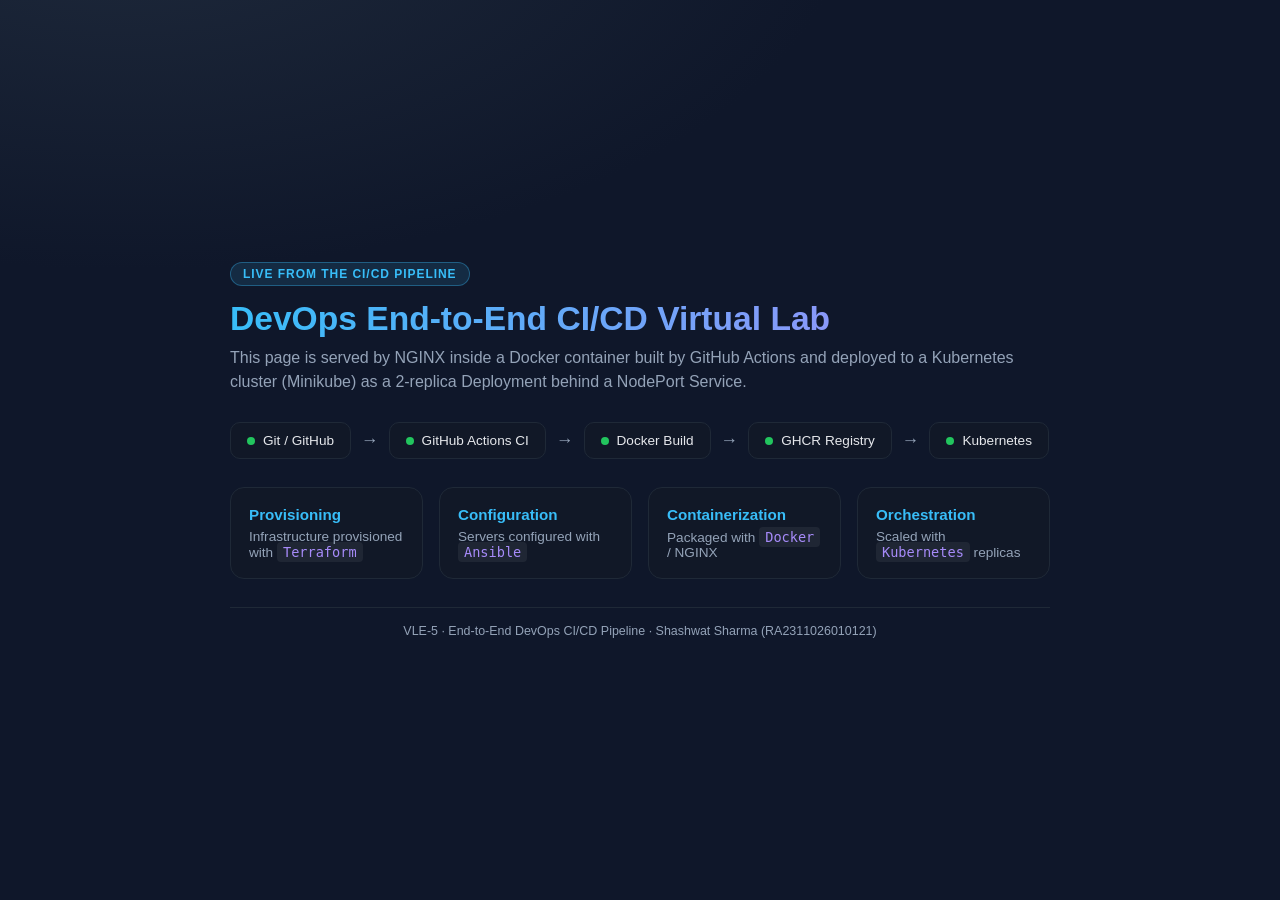
==== app/index.html @ e50a88c4 "Add VLE-5 End-to-End DevOps CI/CD pipeline - app/: NGINX-served HTML app + Dockerfile (built & smoke" ====
<!DOCTYPE html>
<html lang="en">
<head>
<meta charset="UTF-8">
<meta name="viewport" content="width=device-width, initial-scale=1.0">
<title>DevOps CI/CD Virtual Lab</title>
<style>
  :root{
    --bg:#0f172a;
    --card:#111827;
    --accent:#38bdf8;
    --accent2:#a78bfa;
    --text:#e5e7eb;
    --muted:#94a3b8;
    --border:#1f2937;
  }
  *{box-sizing:border-box;}
  body{
    margin:0;
    min-height:100vh;
    background:radial-gradient(1200px 600px at 10% -10%, #1e293b 0%, var(--bg) 60%);
    color:var(--text);
    font-family:'Segoe UI', Roboto, Helvetica, Arial, sans-serif;
    display:flex;
    align-items:center;
    justify-content:center;
    padding:32px 16px;
  }
  .wrap{max-width:820px; width:100%;}
  .badge{
    display:inline-block;
    padding:4px 12px;
    border-radius:999px;
    background:rgba(56,189,248,0.12);
    color:var(--accent);
    font-size:12px;
    letter-spacing:.08em;
    text-transform:uppercase;
    font-weight:600;
    margin-bottom:14px;
    border:1px solid rgba(56,189,248,0.35);
  }
  h1{
    font-size:2.1rem;
    margin:0 0 8px;
    background:linear-gradient(90deg, var(--accent), var(--accent2));
    -webkit-background-clip:text;
    background-clip:text;
    color:transparent;
  }
  .sub{color:var(--muted); margin:0 0 28px; font-size:1rem; line-height:1.5;}
  .pipeline{
    display:flex;
    flex-wrap:wrap;
    gap:10px;
    margin-bottom:28px;
  }
  .stage{
    background:var(--card);
    border:1px solid var(--border);
    border-radius:10px;
    padding:10px 16px;
    font-size:.85rem;
    color:var(--text);
    display:flex;
    align-items:center;
    gap:8px;
  }
  .stage .dot{width:8px;height:8px;border-radius:50%;background:#22c55e;}
  .arrow{color:var(--muted); align-self:center; font-size:1.1rem;}
  .grid{
    display:grid;
    grid-template-columns:repeat(auto-fit, minmax(180px, 1fr));
    gap:16px;
    margin-bottom:28px;
  }
  .card{
    background:var(--card);
    border:1px solid var(--border);
    border-radius:14px;
    padding:18px;
  }
  .card h3{margin:0 0 6px; font-size:.95rem; color:var(--accent);}
  .card p{margin:0; color:var(--muted); font-size:.85rem;}
  footer{
    text-align:center;
    color:var(--muted);
    font-size:.78rem;
    border-top:1px solid var(--border);
    padding-top:16px;
  }
  code{
    background:rgba(255,255,255,0.06);
    padding:2px 6px;
    border-radius:4px;
    color:var(--accent2);
  }
</style>
</head>
<body>
  <div class="wrap">
    <span class="badge">Live from the CI/CD pipeline</span>
    <h1>DevOps End-to-End CI/CD Virtual Lab</h1>
    <p class="sub">
      This page is served by NGINX inside a Docker container built by
      GitHub Actions and deployed to a Kubernetes cluster (Minikube) as a
      2-replica Deployment behind a NodePort Service.
    </p>

    <div class="pipeline">
      <div class="stage"><span class="dot"></span>Git / GitHub</div>
      <span class="arrow">&rarr;</span>
      <div class="stage"><span class="dot"></span>GitHub Actions CI</div>
      <span class="arrow">&rarr;</span>
      <div class="stage"><span class="dot"></span>Docker Build</div>
      <span class="arrow">&rarr;</span>
      <div class="stage"><span class="dot"></span>GHCR Registry</div>
      <span class="arrow">&rarr;</span>
      <div class="stage"><span class="dot"></span>Kubernetes</div>
    </div>

    <div class="grid">
      <div class="card">
        <h3>Provisioning</h3>
        <p>Infrastructure provisioned with <code>Terraform</code></p>
      </div>
      <div class="card">
        <h3>Configuration</h3>
        <p>Servers configured with <code>Ansible</code></p>
      </div>
      <div class="card">
        <h3>Containerization</h3>
        <p>Packaged with <code>Docker</code> / NGINX</p>
      </div>
      <div class="card">
        <h3>Orchestration</h3>
        <p>Scaled with <code>Kubernetes</code> replicas</p>
      </div>
    </div>

    <footer>
      VLE-5 &middot; End-to-End DevOps CI/CD Pipeline &middot; Shashwat Sharma (RA2311026010121)
    </footer>
  </div>
</body>
</html>
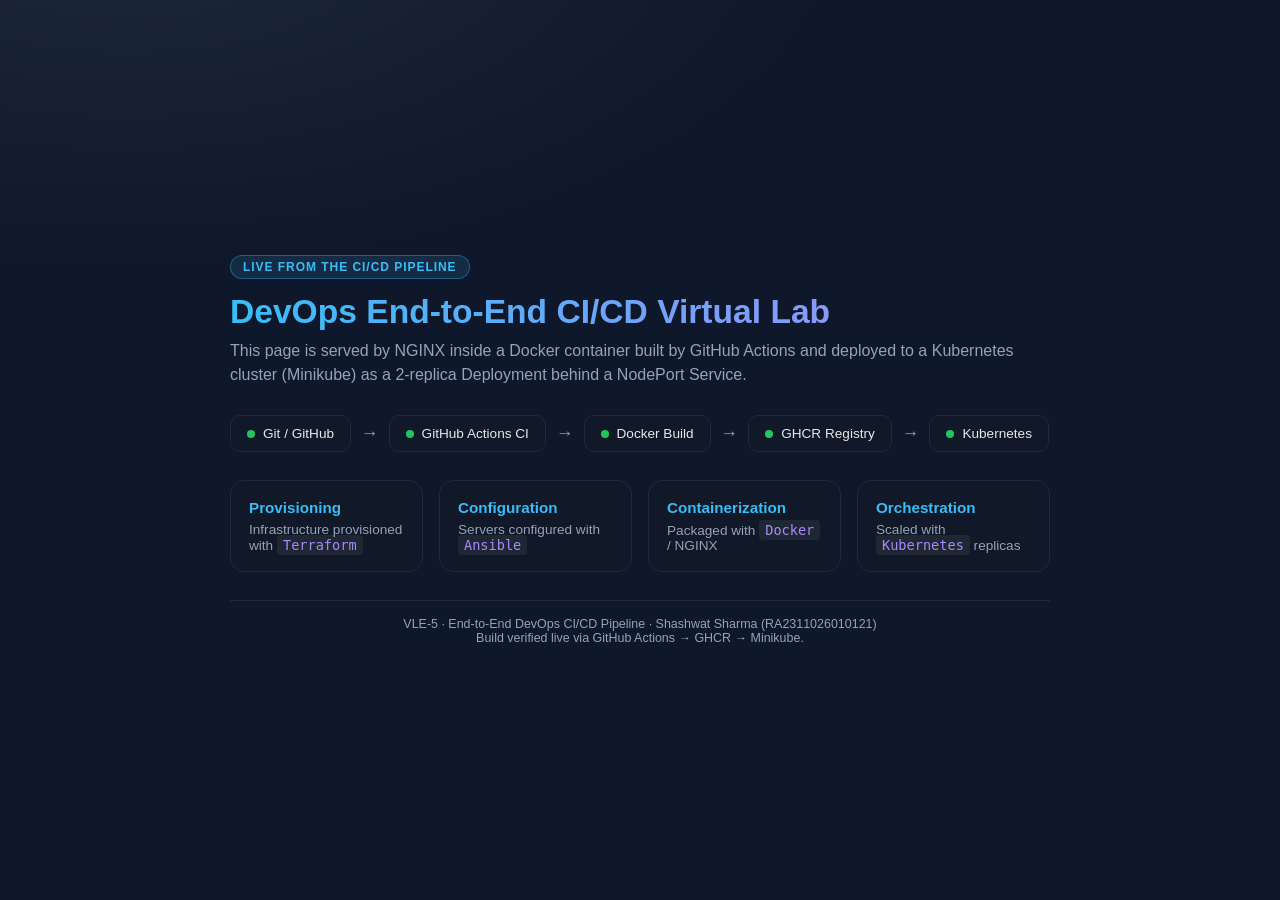
==== commit 4bac4353: "app: add pipeline verification note to footer Small content change to demonstrate the CI/CD pipeline" ====
--- a/app/index.html
+++ b/app/index.html
@@ -140,6 +140,7 @@
 
     <footer>
       VLE-5 &middot; End-to-End DevOps CI/CD Pipeline &middot; Shashwat Sharma (RA2311026010121)
+      <br>Build verified live via GitHub Actions &rarr; GHCR &rarr; Minikube.
     </footer>
   </div>
 </body>
